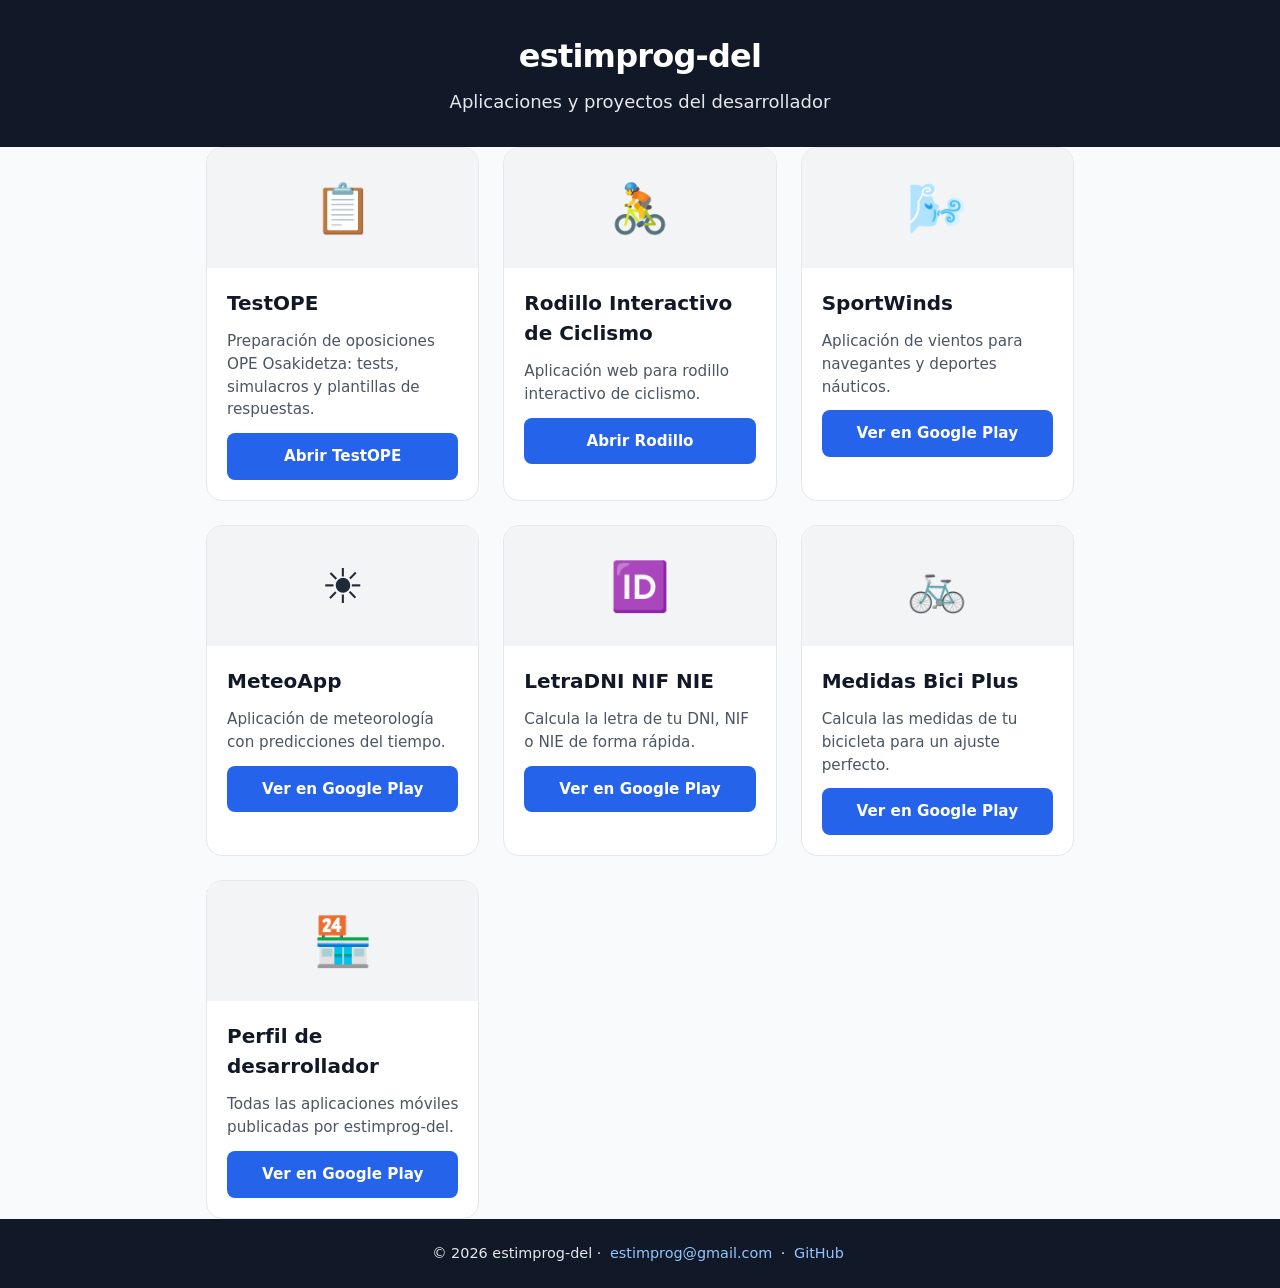
==== index.html @ a619f5b3 "feat: añadir tarjetas individuales de apps de Google Play - SportWinds, MeteoApp, LetraDNI NIF NIE, " ====
<!DOCTYPE html>
<html lang="es">
<head>
  <meta charset="UTF-8" />
  <meta name="viewport" content="width=device-width, initial-scale=1.0" />
  <title>estimprog-del | Web Personal</title>
  <meta name="description" content="Portafolio y directorio de aplicaciones del desarrollador estimprog-del" />
  <link rel="stylesheet" href="styles.css" />
</head>
<body>

  <header class="header">
    <div class="container">
      <h1 class="logo">estimprog-del</h1>
      <p class="subtitle">Aplicaciones y proyectos del desarrollador</p>
    </div>
  </header>

  <main class="container">
    <section class="apps-grid" aria-label="Mis aplicaciones">

      <!-- Tarjeta 1: TestOPE -->
      <article class="app-card">
        <div class="app-card__thumb">
          <span class="app-icon">📋</span>
        </div>
        <div class="app-card__body">
          <h2 class="app-card__title">TestOPE</h2>
          <p class="app-card__desc">
            Preparación de oposiciones OPE Osakidetza: tests, simulacros y plantillas de respuestas.
          </p>
          <a href="https://estimprog-del.github.io/TestOPE/" class="btn btn--primary" target="_blank" rel="noopener noreferrer">
            Abrir TestOPE
          </a>
        </div>
      </article>

      <!-- Tarjeta 2: Rodillo Interactivo de Ciclismo -->
      <article class="app-card">
        <div class="app-card__thumb">
          <span class="app-icon">🚴</span>
        </div>
        <div class="app-card__body">
          <h2 class="app-card__title">Rodillo Interactivo de Ciclismo</h2>
          <p class="app-card__desc">
            Aplicación web para rodillo interactivo de ciclismo.
          </p>
          <a href="https://estimprog-del.github.io/rodillo/" class="btn btn--primary" target="_blank" rel="noopener noreferrer">
            Abrir Rodillo
          </a>
        </div>
      </article>

      <!-- Tarjetas de Google Play Store -->
      <article class="app-card">
        <div class="app-card__thumb">
          <span class="app-icon">🌬️</span>
        </div>
        <div class="app-card__body">
          <h2 class="app-card__title">SportWinds</h2>
          <p class="app-card__desc">
            Aplicación de vientos para navegantes y deportes náuticos.
          </p>
          <a href="https://play.google.com/store/apps/details?id=com.estimco.sportwinds&utm_source=emea_Med" class="btn btn--primary" target="_blank" rel="noopener noreferrer">
            Ver en Google Play
          </a>
        </div>
      </article>

      <article class="app-card">
        <div class="app-card__thumb">
          <span class="app-icon">☀️</span>
        </div>
        <div class="app-card__body">
          <h2 class="app-card__title">MeteoApp</h2>
          <p class="app-card__desc">
            Aplicación de meteorología con predicciones del tiempo.
          </p>
          <a href="https://play.google.com/store/apps/details?id=com.estimco.meteoapp&utm_source=emea_Med" class="btn btn--primary" target="_blank" rel="noopener noreferrer">
            Ver en Google Play
          </a>
        </div>
      </article>

      <article class="app-card">
        <div class="app-card__thumb">
          <span class="app-icon">🆔</span>
        </div>
        <div class="app-card__body">
          <h2 class="app-card__title">LetraDNI NIF NIE</h2>
          <p class="app-card__desc">
            Calcula la letra de tu DNI, NIF o NIE de forma rápida.
          </p>
          <a href="https://play.google.com/store/apps/details?id=com.estimprog.letradni_nif_nie&utm_source=emea_Med&pli=1" class="btn btn--primary" target="_blank" rel="noopener noreferrer">
            Ver en Google Play
          </a>
        </div>
      </article>

      <article class="app-card">
        <div class="app-card__thumb">
          <span class="app-icon">🚲</span>
        </div>
        <div class="app-card__body">
          <h2 class="app-card__title">Medidas Bici Plus</h2>
          <p class="app-card__desc">
            Calcula las medidas de tu bicicleta para un ajuste perfecto.
          </p>
          <a href="https://play.google.com/store/apps/details?id=appinventor.ai_estimco.medidas_bici_plus&utm_source=emea_Med" class="btn btn--primary" target="_blank" rel="noopener noreferrer">
            Ver en Google Play
          </a>
        </div>
      </article>

      <article class="app-card app-card--dev">
        <div class="app-card__thumb">
          <span class="app-icon">🏪</span>
        </div>
        <div class="app-card__body">
          <h2 class="app-card__title">Perfil de desarrollador</h2>
          <p class="app-card__desc">
            Todas las aplicaciones móviles publicadas por estimprog-del.
          </p>
          <a href="https://play.google.com/store/apps/dev?id=5243922855067374490" class="btn btn--primary" target="_blank" rel="noopener noreferrer">
            Ver en Google Play
          </a>
        </div>
      </article>

    </section>
  </main>

  <footer class="footer">
    <div class="container">
      <p class="footer__text">
        &copy; <span id="year"></span> estimprog-del &middot;
        <a href="mailto:estimprog@gmail.com" class="footer__link">estimprog@gmail.com</a> &middot;
        <a href="https://github.com/estimprog-del" class="footer__link" target="_blank" rel="noopener noreferrer">GitHub</a>
      </p>
    </div>
  </footer>

  <script src="app.js"></script>
</body>
</html>
---- styles.css ----
/* ========================================
   Web Personal - estimprog-del
   Estilos mobile-first
   ======================================== */

/* Reset y base */
*,
*::before,
*::after {
  box-sizing: border-box;
}

html {
  line-height: 1.5;
  font-family: system-ui, -apple-system, BlinkMacSystemFont, "Segoe UI", Roboto, "Helvetica Neue", Arial, sans-serif;
}

body {
  margin: 0;
  padding: 0;
  color: #1f2937;
  background-color: #f9fafb;
  min-height: 100vh;
  display: flex;
  flex-direction: column;
}

a {
  color: #2563eb;
  text-decoration: none;
}

a:hover {
  text-decoration: underline;
}

/* Utilidades */
.container {
  width: 100%;
  max-width: 900px;
  margin: 0 auto;
  padding: 0 1rem;
}

/* Header */
.header {
  background-color: #111827;
  color: #ffffff;
  padding: 2rem 0;
  text-align: center;
}

.logo {
  font-size: 2rem;
  font-weight: 800;
  margin: 0 0 0.5rem;
  letter-spacing: -0.025em;
}

.subtitle {
  font-size: 1.125rem;
  color: #e5e7eb;
  margin: 0;
}

/* Main */
main {
  flex: 1;
  padding: 3rem 0;
}

.apps-grid {
  display: grid;
  grid-template-columns: 1fr;
  gap: 1.5rem;
}

@media (min-width: 640px) {
  .apps-grid {
    grid-template-columns: repeat(2, 1fr);
  }
}

@media (min-width: 1024px) {
  .apps-grid {
    grid-template-columns: repeat(3, 1fr);
  }
}

/* Tarjeta de app */
.app-card {
  background: #ffffff;
  border: 1px solid #e5e7eb;
  border-radius: 1rem;
  overflow: hidden;
  display: flex;
  flex-direction: column;
  transition: transform 0.2s ease, box-shadow 0.2s ease;
}

.app-card:hover {
  transform: translateY(-4px);
  box-shadow: 0 10px 25px -5px rgba(0, 0, 0, 0.1), 0 8px 10px -6px rgba(0, 0, 0, 0.1);
  border-color: #2563eb;
}

.app-card__thumb {
  display: flex;
  align-items: center;
  justify-content: center;
  height: 120px;
  background-color: #f3f4f6;
  font-size: 3rem;
}

.app-card__body {
  padding: 1.25rem;
  display: flex;
  flex-direction: column;
  gap: 0.75rem;
}

.app-card__title {
  font-size: 1.25rem;
  font-weight: 700;
  margin: 0;
  color: #111827;
}

.app-card__desc {
  font-size: 0.95rem;
  color: #4b5563;
  margin: 0;
  line-height: 1.5;
}

/* Botones */
.btn {
  display: inline-block;
  margin-top: auto;
  padding: 0.75rem 1.5rem;
  font-size: 0.95rem;
  font-weight: 600;
  text-align: center;
  border-radius: 0.5rem;
  cursor: pointer;
  transition: background-color 0.2s ease, transform 0.1s ease;
  border: none;
}

.btn:active {
  transform: scale(0.97);
}

.btn--primary {
  background-color: #2563eb;
  color: #ffffff;
}

.btn--primary:hover {
  background-color: #1d4ed8;
  text-decoration: none;
}

/* Footer */
.footer {
  background-color: #111827;
  color: #e5e7eb;
  padding: 1.5rem 0;
  text-align: center;
  margin-top: auto;
}

.footer__text {
  margin: 0;
  font-size: 0.9rem;
}

.footer__link {
  color: #93c5fd;
  margin: 0 0.25rem;
}

.footer__link:hover {
  color: #bfdbfe;
  text-decoration: underline;
}
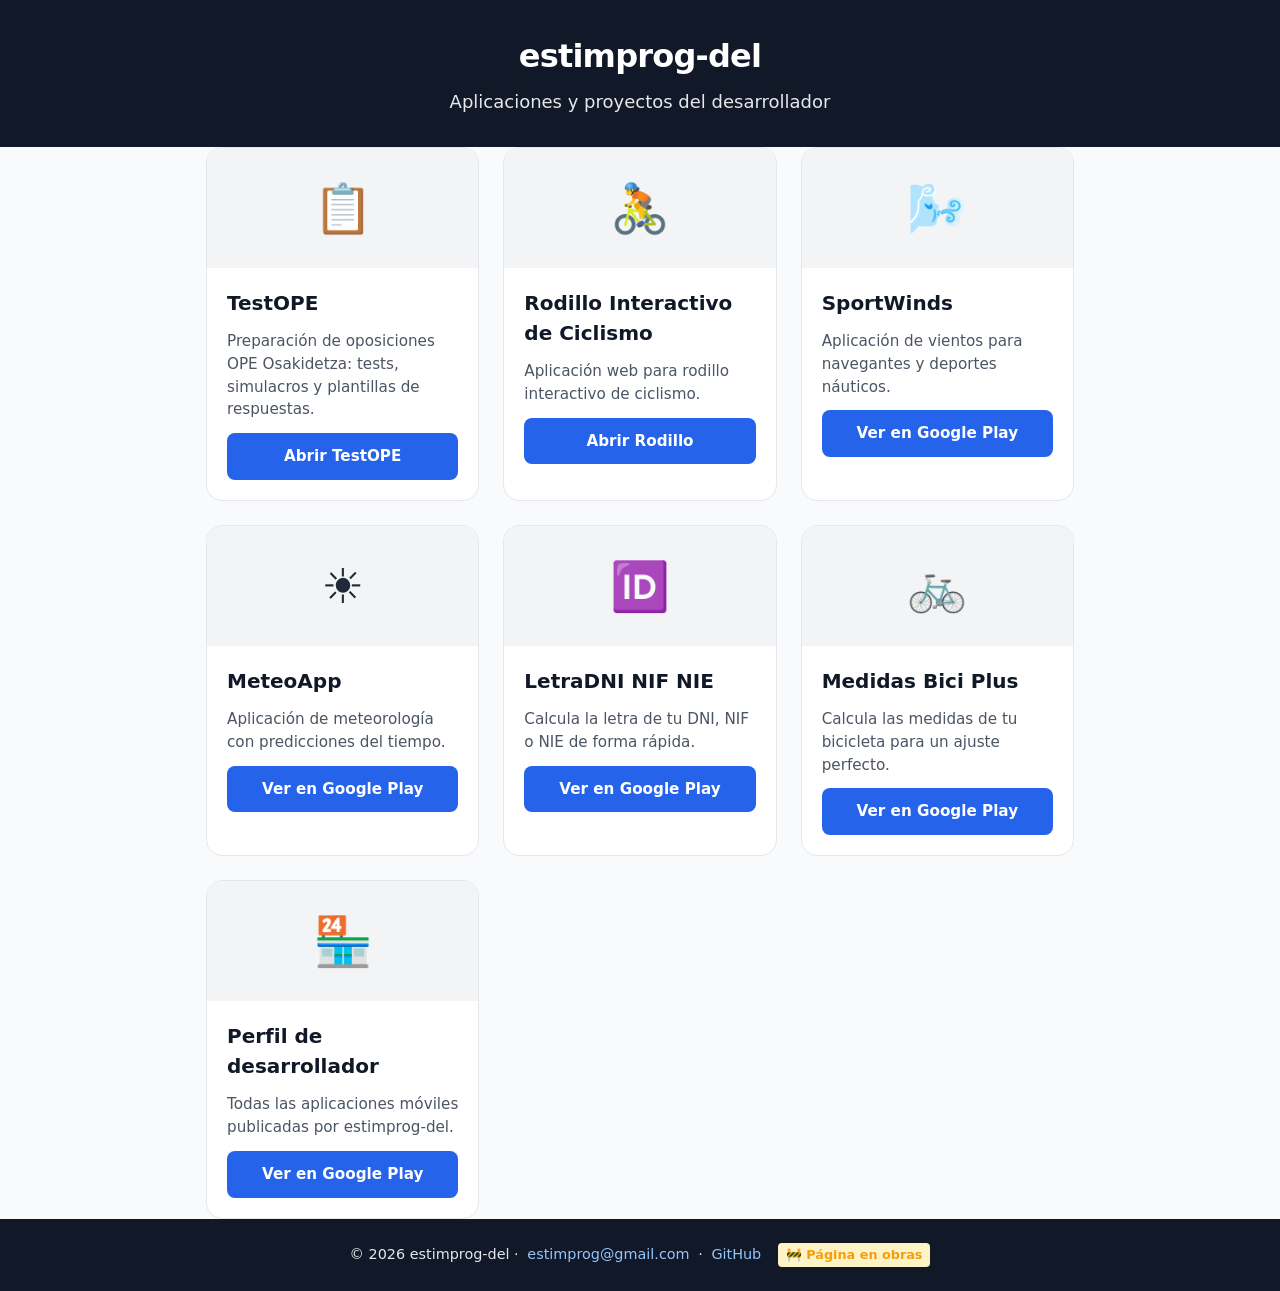
==== commit 7152bab0: "feat: añadir aviso 'Página en obras' en el footer - Añadir nota discreta de sitio en construcción en" ====
--- a/index.html
+++ b/index.html
@@ -136,6 +136,7 @@
         &copy; <span id="year"></span> estimprog-del &middot;
         <a href="mailto:estimprog@gmail.com" class="footer__link">estimprog@gmail.com</a> &middot;
         <a href="https://github.com/estimprog-del" class="footer__link" target="_blank" rel="noopener noreferrer">GitHub</a>
+        <span class="footer__note">🚧 Página en obras</span>
       </p>
     </div>
   </footer>
--- a/styles.css
+++ b/styles.css
@@ -185,3 +185,15 @@
   color: #bfdbfe;
   text-decoration: underline;
 }
+
+.footer__note {
+  display: inline-block;
+  margin-left: 0.5rem;
+  font-size: 0.8rem;
+  font-weight: 600;
+  color: #f59e0b;
+  background-color: #fef3c7;
+  padding: 0.15rem 0.5rem;
+  border-radius: 0.25rem;
+  vertical-align: middle;
+}
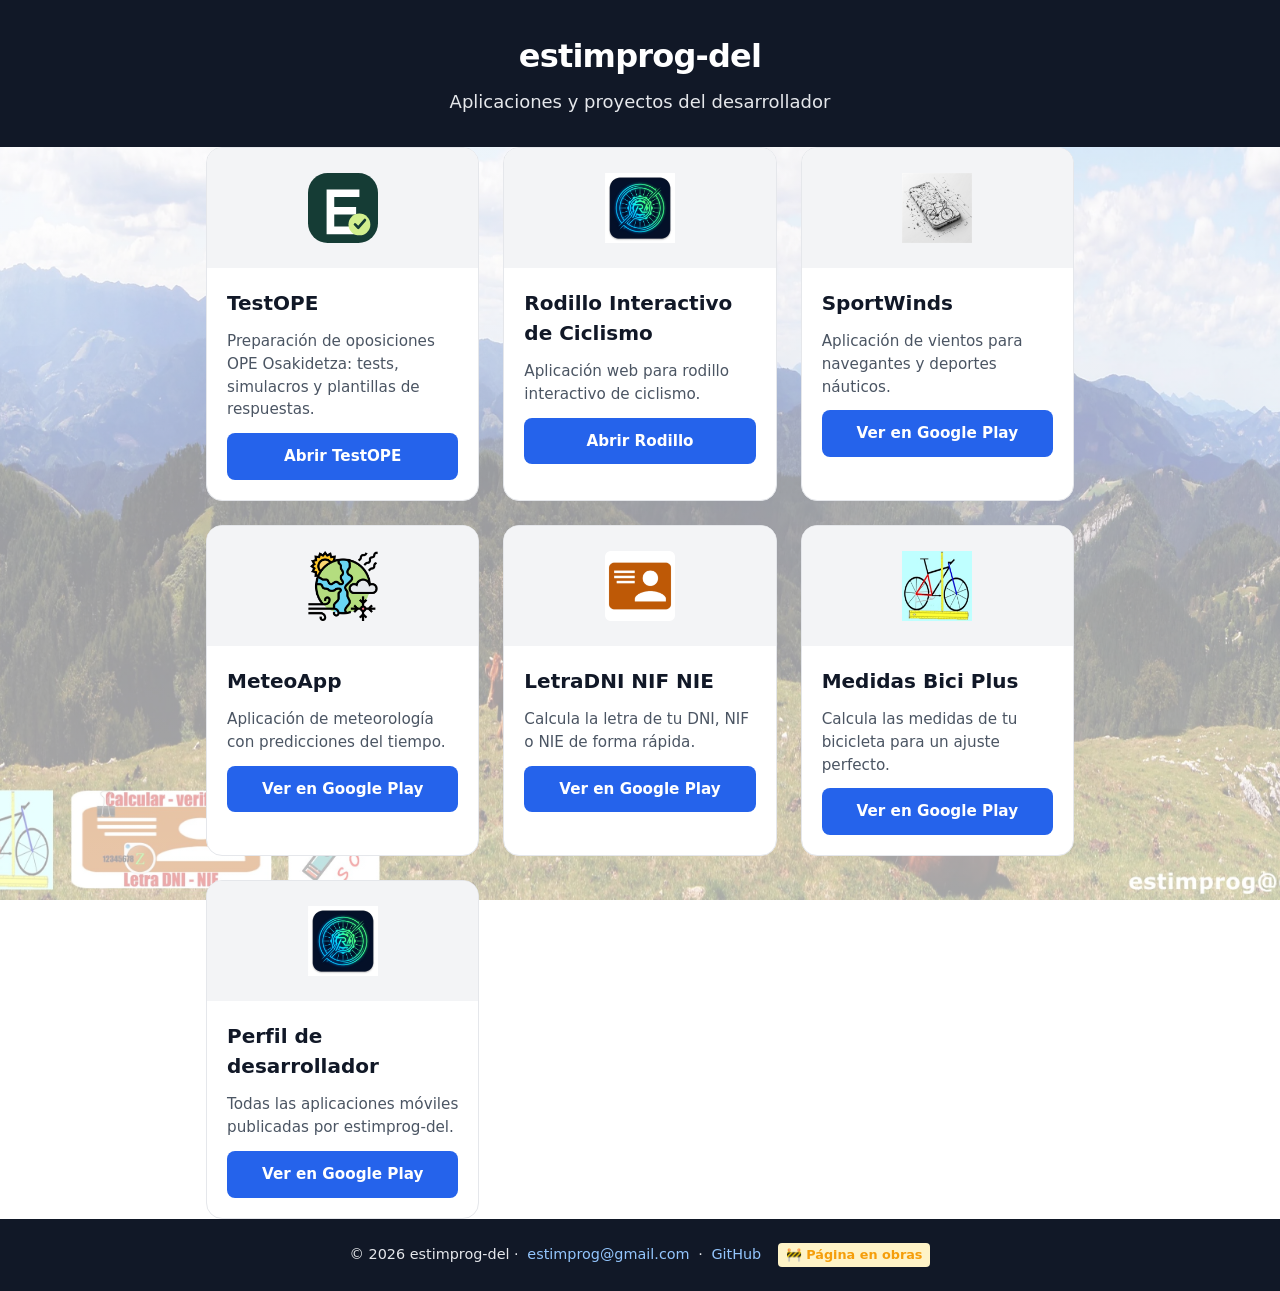
==== commit 492191cf: "feat: fondo de pantalla con foto y degradado de legibilidad" ====
--- a/index.html
+++ b/index.html
@@ -22,7 +22,7 @@
       <!-- Tarjeta 1: TestOPE -->
       <article class="app-card">
         <div class="app-card__thumb">
-          <span class="app-icon">📋</span>
+          <img src="assets/icons/testope.svg" alt="TestOPE" class="app-icon">
         </div>
         <div class="app-card__body">
           <h2 class="app-card__title">TestOPE</h2>
@@ -38,7 +38,7 @@
       <!-- Tarjeta 2: Rodillo Interactivo de Ciclismo -->
       <article class="app-card">
         <div class="app-card__thumb">
-          <span class="app-icon">🚴</span>
+          <img src="assets/icons/icon-512.png" alt="Rodillo" class="app-icon">
         </div>
         <div class="app-card__body">
           <h2 class="app-card__title">Rodillo Interactivo de Ciclismo</h2>
@@ -54,7 +54,7 @@
       <!-- Tarjetas de Google Play Store -->
       <article class="app-card">
         <div class="app-card__thumb">
-          <span class="app-icon">🌬️</span>
+          <img src="assets/icons/sportwinds.webp" alt="SportWinds" class="app-icon">
         </div>
         <div class="app-card__body">
           <h2 class="app-card__title">SportWinds</h2>
@@ -69,7 +69,7 @@
 
       <article class="app-card">
         <div class="app-card__thumb">
-          <span class="app-icon">☀️</span>
+          <img src="assets/icons/meteo.webp" alt="MeteoApp" class="app-icon">
         </div>
         <div class="app-card__body">
           <h2 class="app-card__title">MeteoApp</h2>
@@ -84,7 +84,7 @@
 
       <article class="app-card">
         <div class="app-card__thumb">
-          <span class="app-icon">🆔</span>
+          <img src="assets/icons/letradni.webp" alt="LetraDNI" class="app-icon">
         </div>
         <div class="app-card__body">
           <h2 class="app-card__title">LetraDNI NIF NIE</h2>
@@ -99,7 +99,7 @@
 
       <article class="app-card">
         <div class="app-card__thumb">
-          <span class="app-icon">🚲</span>
+          <img src="assets/icons/medidasbici.webp" alt="Medidas Bici Plus" class="app-icon">
         </div>
         <div class="app-card__body">
           <h2 class="app-card__title">Medidas Bici Plus</h2>
@@ -114,7 +114,7 @@
 
       <article class="app-card app-card--dev">
         <div class="app-card__thumb">
-          <span class="app-icon">🏪</span>
+          <img src="assets/icons/icon-512.png" alt="Perfil desarrollador" class="app-icon">
         </div>
         <div class="app-card__body">
           <h2 class="app-card__title">Perfil de desarrollador</h2>
--- a/styles.css
+++ b/styles.css
@@ -19,7 +19,14 @@
   margin: 0;
   padding: 0;
   color: #1f2937;
-  background-color: #f9fafb;
+  background: linear-gradient(
+      rgba(255, 255, 255, 0.55),
+      rgba(255, 255, 255, 0.65)
+    ),
+    url('assets/screenshots/unnamed.webp');
+  background-size: cover;
+  background-position: center;
+  background-attachment: fixed;
   min-height: 100vh;
   display: flex;
   flex-direction: column;
@@ -110,7 +117,13 @@
   justify-content: center;
   height: 120px;
   background-color: #f3f4f6;
-  font-size: 3rem;
+}
+
+.app-card__thumb img {
+  width: 70px;
+  height: 70px;
+  object-fit: contain;
+  display: block;
 }
 
 .app-card__body {
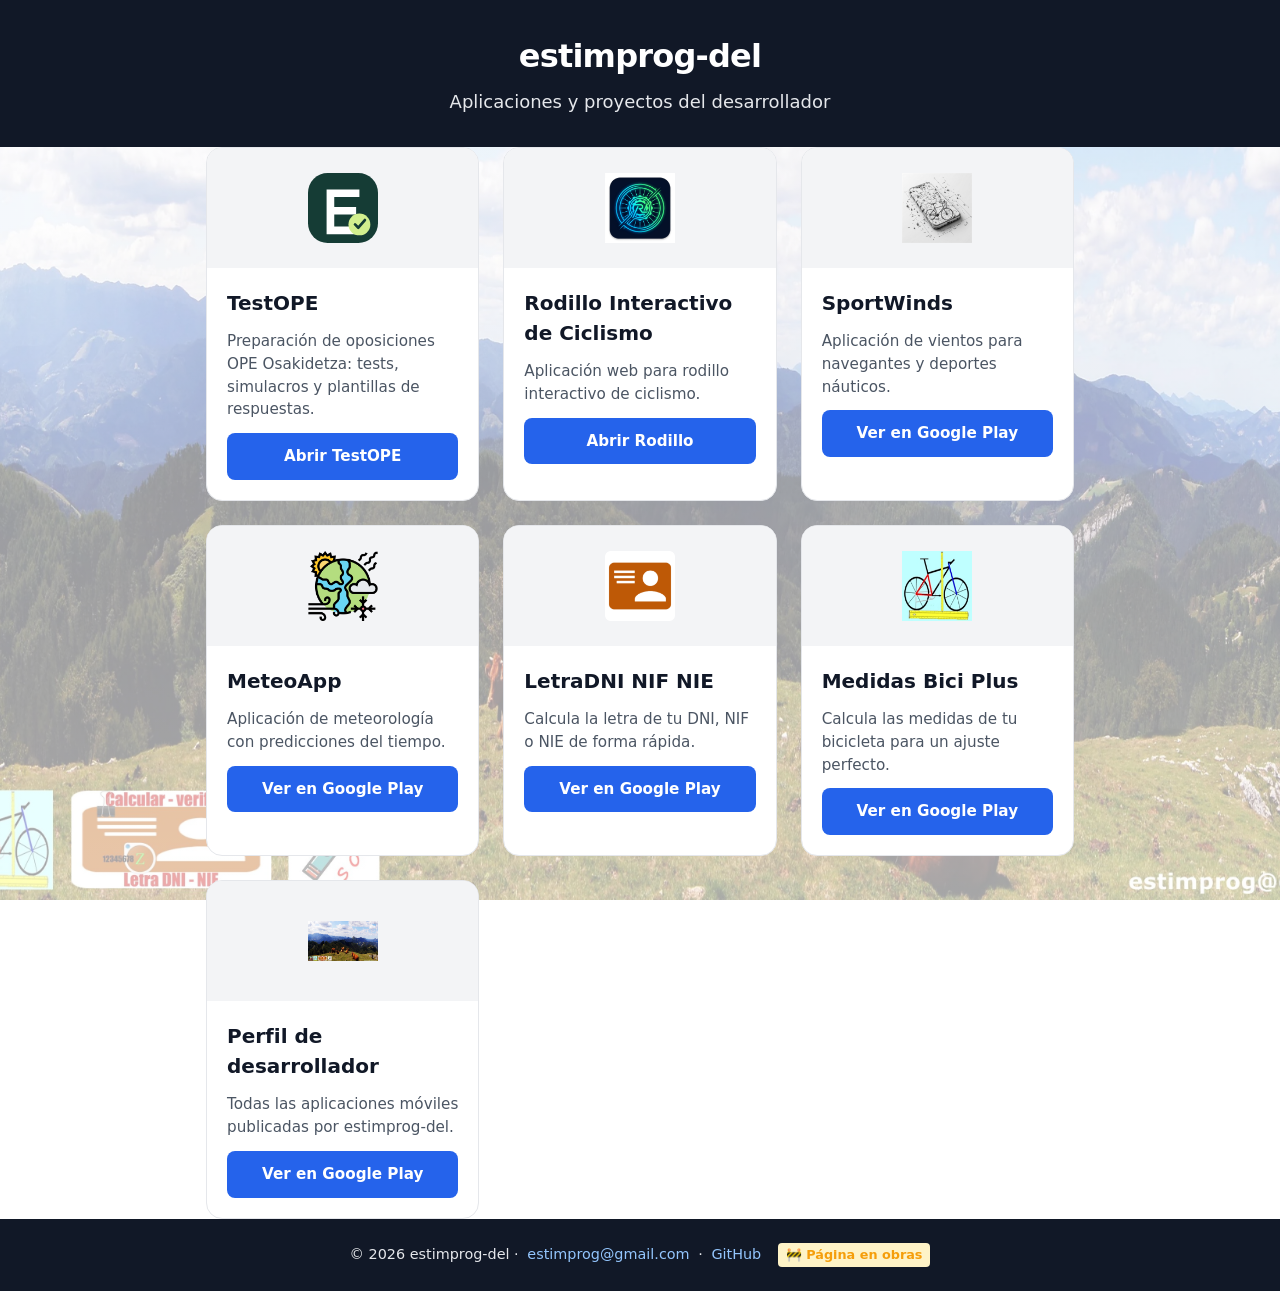
==== commit 0dbf81a6: "feat: foto de vacas como icono del perfil de desarrollador" ====
--- a/index.html
+++ b/index.html
@@ -114,7 +114,7 @@
 
       <article class="app-card app-card--dev">
         <div class="app-card__thumb">
-          <img src="assets/icons/icon-512.png" alt="Perfil desarrollador" class="app-icon">
+          <img src="assets/screenshots/unnamed.webp" alt="Perfil desarrollador" class="app-icon">
         </div>
         <div class="app-card__body">
           <h2 class="app-card__title">Perfil de desarrollador</h2>
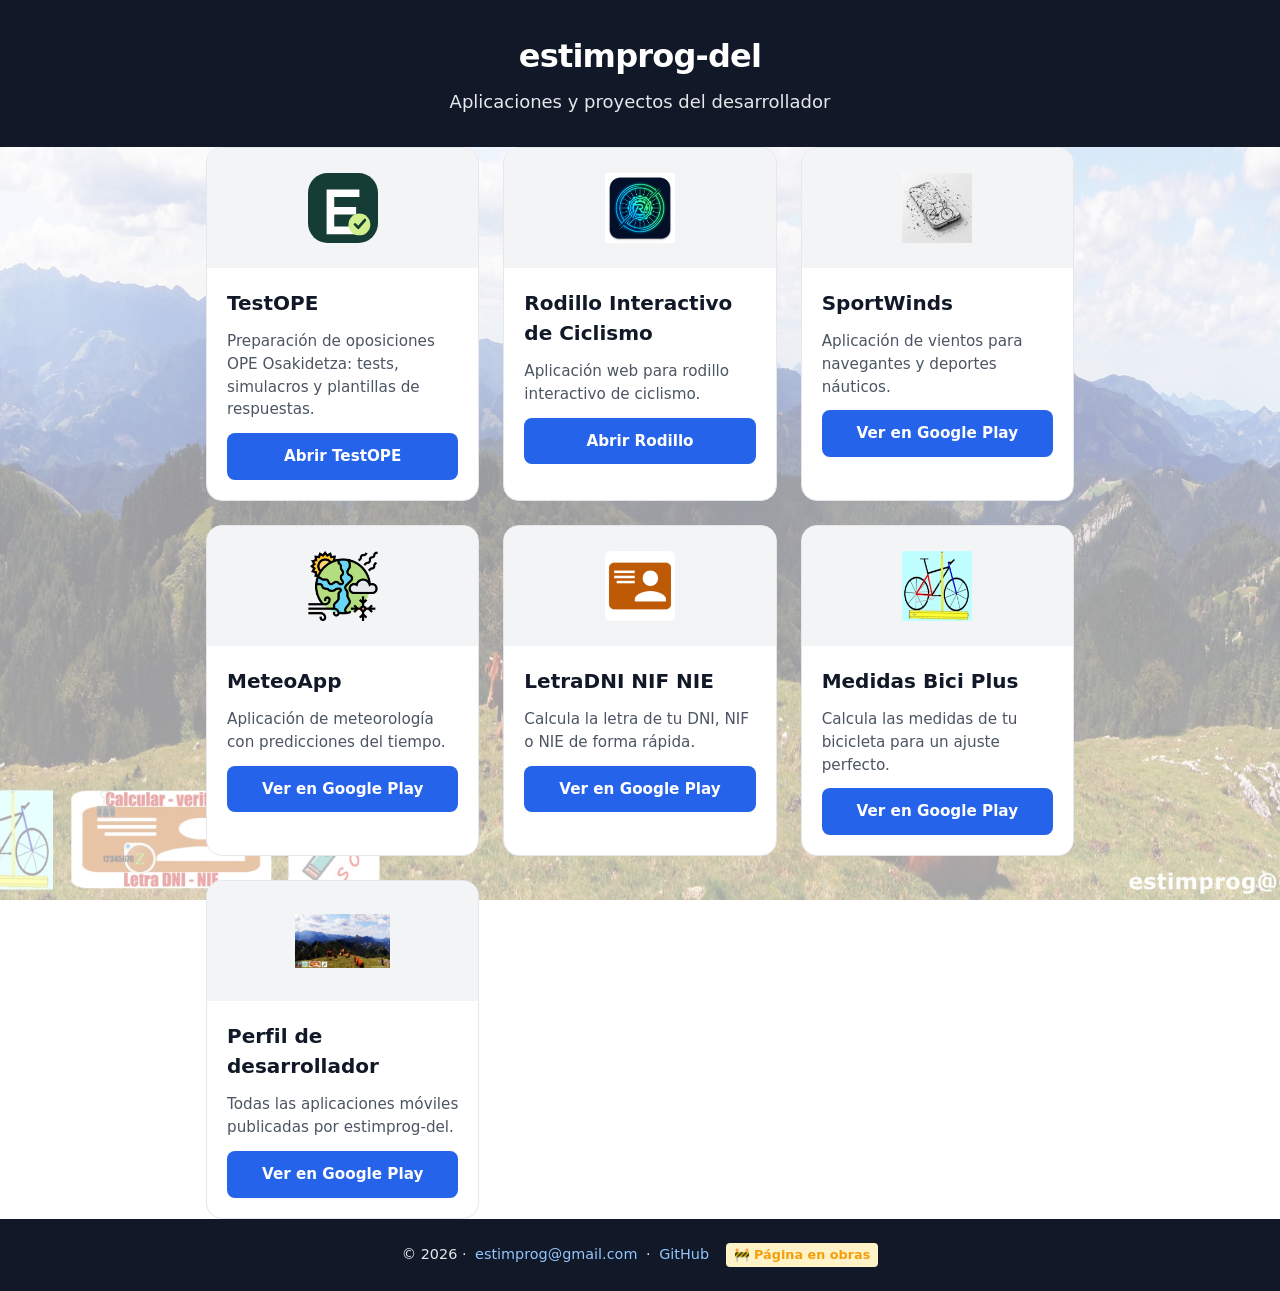
==== commit 4c5a58b2: "fix: eliminar nombre de usuario del copyright del footer" ====
--- a/index.html
+++ b/index.html
@@ -114,7 +114,7 @@
 
       <article class="app-card app-card--dev">
         <div class="app-card__thumb">
-          <img src="assets/screenshots/unnamed.webp" alt="Perfil desarrollador" class="app-icon">
+          <img src="assets/screenshots/unnamed.webp" alt="Perfil desarrollador" class="app-icon app-icon--large">
         </div>
         <div class="app-card__body">
           <h2 class="app-card__title">Perfil de desarrollador</h2>
@@ -133,7 +133,7 @@
   <footer class="footer">
     <div class="container">
       <p class="footer__text">
-        &copy; <span id="year"></span> estimprog-del &middot;
+        &copy; <span id="year"></span> &middot;
         <a href="mailto:estimprog@gmail.com" class="footer__link">estimprog@gmail.com</a> &middot;
         <a href="https://github.com/estimprog-del" class="footer__link" target="_blank" rel="noopener noreferrer">GitHub</a>
         <span class="footer__note">🚧 Página en obras</span>
--- a/styles.css
+++ b/styles.css
@@ -124,6 +124,11 @@
   height: 70px;
   object-fit: contain;
   display: block;
+}
+
+.app-card__thumb img.app-icon--large {
+  width: 95px;
+  height: 95px;
 }
 
 .app-card__body {
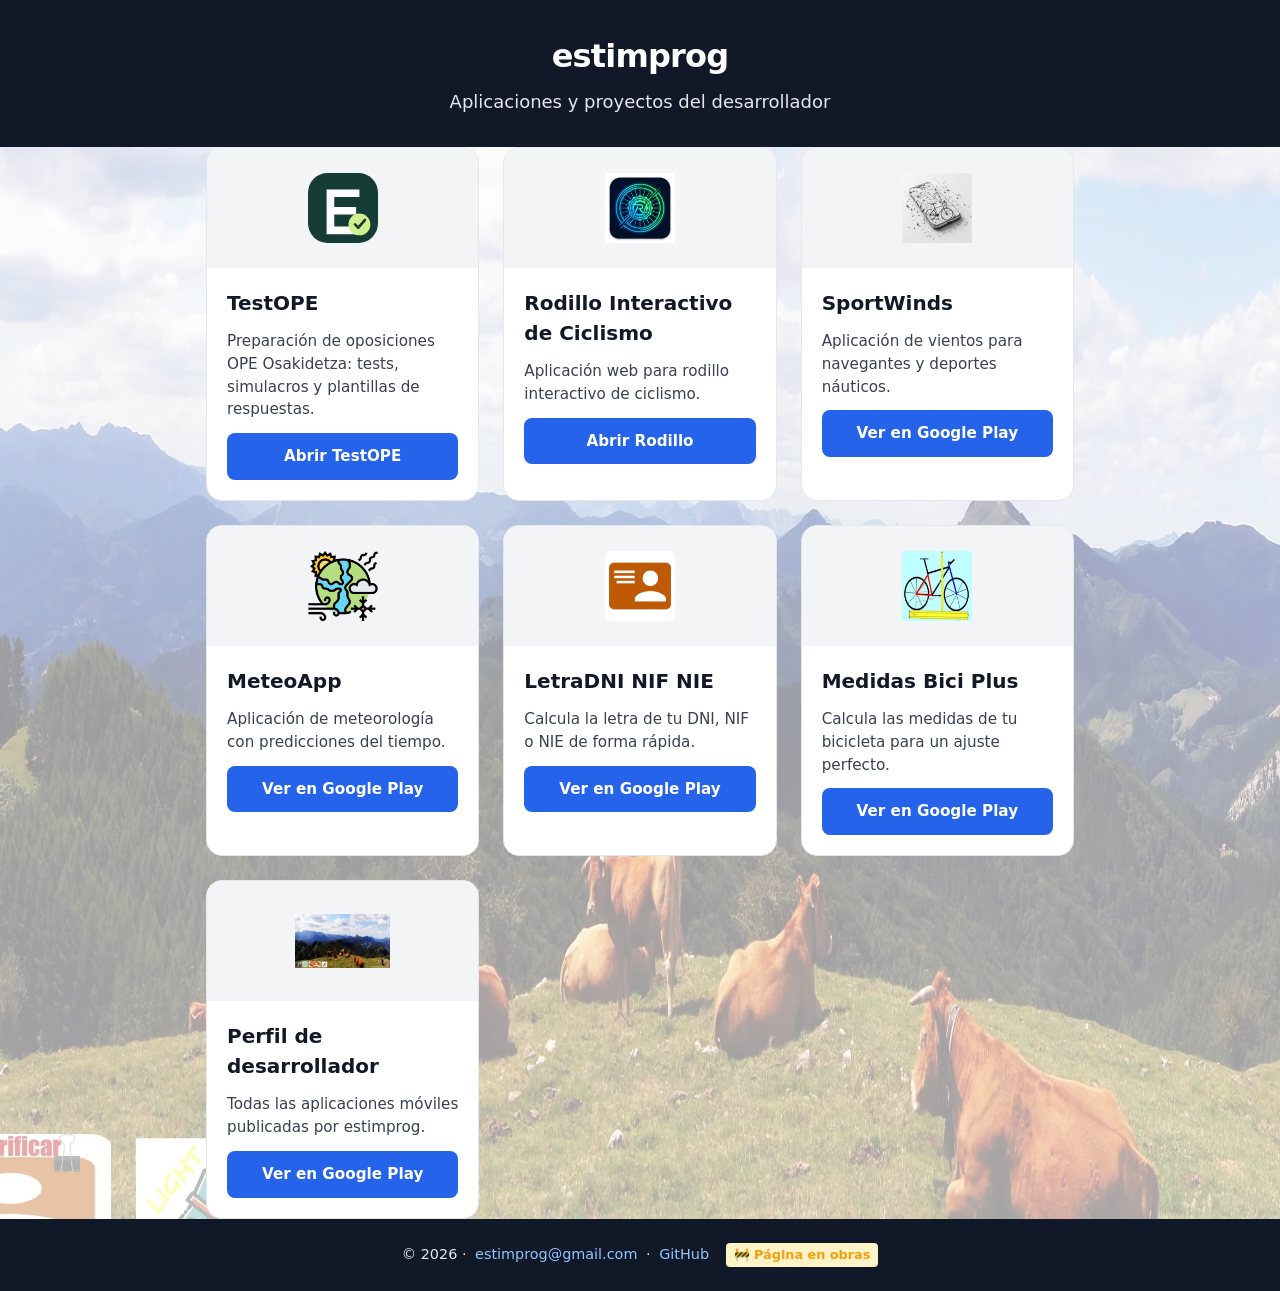
==== commit 59b1284e: "feat: optimizar imágenes, añadir favicon, meta SEO, JSON-LD y mejorar contraste - Eliminar console.l" ====
--- a/index.html
+++ b/index.html
@@ -3,15 +3,59 @@
 <head>
   <meta charset="UTF-8" />
   <meta name="viewport" content="width=device-width, initial-scale=1.0" />
-  <title>estimprog-del | Web Personal</title>
-  <meta name="description" content="Portafolio y directorio de aplicaciones del desarrollador estimprog-del" />
+  <title>estimprog | Web Personal</title>
+  <meta name="description" content="Portafolio y directorio de aplicaciones del desarrollador estimprog" />
   <link rel="stylesheet" href="styles.css" />
+  <link rel="icon" href="assets/icons/favicon.svg" type="image/svg+xml" />
+
+  <!-- Open Graph / Social -->
+  <meta property="og:type" content="website" />
+  <meta property="og:url" content="https://estimprog-del.github.io/web-personal/" />
+  <meta property="og:title" content="estimprog | Web Personal" />
+  <meta property="og:description" content="Portafolio y directorio de aplicaciones del desarrollador estimprog" />
+  <meta property="og:image" content="https://estimprog-del.github.io/web-personal/assets/screenshots/unnamed_opt.webp" />
+
+  <!-- Twitter Cards -->
+  <meta name="twitter:card" content="summary_large_image" />
+  <meta name="twitter:creator" content="@estimprog" />
+  <meta name="twitter:title" content="estimprog | Web Personal" />
+  <meta name="twitter:description" content="Portafolio y directorio de aplicaciones del desarrollador estimprog" />
+  <meta name="twitter:image" content="https://estimprog-del.github.io/web-personal/assets/screenshots/unnamed_opt.webp" />
+
+  <!-- Datos estructurados JSON-LD (SEO) -->
+  <script type="application/ld+json">
+    {
+      "@context": "https://schema.org",
+      "@type": "Person",
+      "name": "estimprog",
+      "url": "https://estimprog-del.github.io/web-personal/",
+      "email": "estimprog@gmail.com",
+      "jobTitle": "Desarrollador de software",
+      "sameAs": [
+        "https://github.com/estimprog-del"
+      ]
+    }
+  </script>
+  <script type="application/ld+json">
+    {
+      "@context": "https://schema.org",
+      "@type": "WebSite",
+      "name": "estimprog | Web Personal",
+      "url": "https://estimprog-del.github.io/web-personal/",
+      "description": "Portafolio y directorio de aplicaciones del desarrollador estimprog",
+      "potentialAction": {
+        "@type": "SearchAction",
+        "target": "https://estimprog-del.github.io/web-personal/",
+        "query-input": "required"
+      }
+    }
+  </script>
 </head>
 <body>
 
   <header class="header">
     <div class="container">
-      <h1 class="logo">estimprog-del</h1>
+      <h1 class="logo">estimprog</h1>
       <p class="subtitle">Aplicaciones y proyectos del desarrollador</p>
     </div>
   </header>
@@ -38,7 +82,7 @@
       <!-- Tarjeta 2: Rodillo Interactivo de Ciclismo -->
       <article class="app-card">
         <div class="app-card__thumb">
-          <img src="assets/icons/icon-512.png" alt="Rodillo" class="app-icon">
+          <img src="assets/icons/icon-512.webp" alt="Rodillo" class="app-icon">
         </div>
         <div class="app-card__body">
           <h2 class="app-card__title">Rodillo Interactivo de Ciclismo</h2>
@@ -119,7 +163,7 @@
         <div class="app-card__body">
           <h2 class="app-card__title">Perfil de desarrollador</h2>
           <p class="app-card__desc">
-            Todas las aplicaciones móviles publicadas por estimprog-del.
+            Todas las aplicaciones móviles publicadas por estimprog.
           </p>
           <a href="https://play.google.com/store/apps/dev?id=5243922855067374490" class="btn btn--primary" target="_blank" rel="noopener noreferrer">
             Ver en Google Play
--- a/styles.css
+++ b/styles.css
@@ -23,10 +23,9 @@
       rgba(255, 255, 255, 0.55),
       rgba(255, 255, 255, 0.65)
     ),
-    url('assets/screenshots/unnamed.webp');
+    url('assets/screenshots/unnamed_opt.webp');
   background-size: cover;
   background-position: center;
-  background-attachment: fixed;
   min-height: 100vh;
   display: flex;
   flex-direction: column;
@@ -147,7 +146,7 @@
 
 .app-card__desc {
   font-size: 0.95rem;
-  color: #4b5563;
+  color: #374151;
   margin: 0;
   line-height: 1.5;
 }
